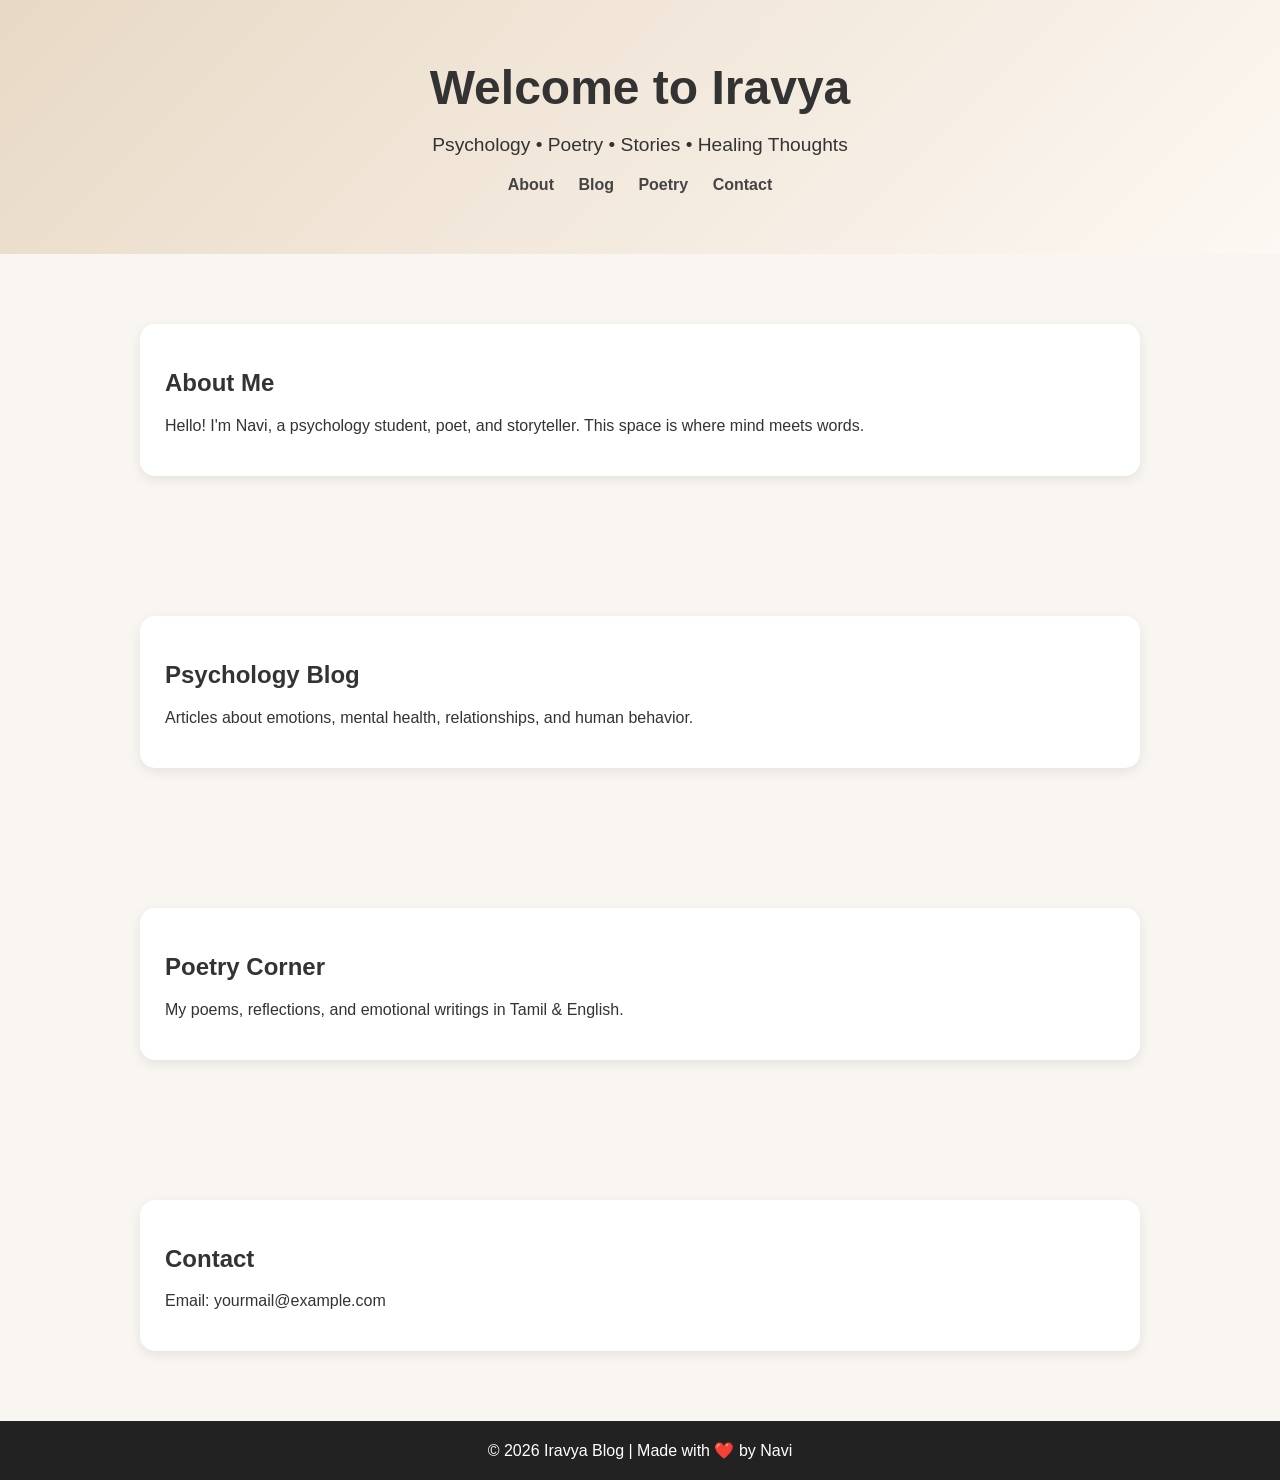
==== index.html @ 7b7b2608 "Create index.html" ====
<!DOCTYPE html>
<html lang="en">
<head>
    <meta charset="UTF-8">
    <meta name="viewport" content="width=device-width, initial-scale=1.0">
    <title>Iravya Blog</title>
    <style>
        body {
            margin: 0;
            font-family: Arial, sans-serif;
            background: #f9f5f0;
            color: #333;
        }

        header {
            background: linear-gradient(135deg, #e8d9c5, #fdf8f3);
            text-align: center;
            padding: 60px 20px;
        }

        header h1 {
            margin: 0;
            font-size: 3rem;
        }

        header p {
            font-size: 1.2rem;
        }

        nav {
            margin-top: 20px;
        }

        nav a {
            margin: 10px;
            text-decoration: none;
            color: #444;
            font-weight: bold;
        }

        section {
            padding: 50px 20px;
            max-width: 1000px;
            margin: auto;
        }

        .card {
            background: white;
            padding: 25px;
            margin: 20px 0;
            border-radius: 15px;
            box-shadow: 0 4px 12px rgba(0,0,0,0.08);
        }

        footer {
            background: #222;
            color: white;
            text-align: center;
            padding: 20px;
        }

        .btn {
            background: #7d5a50;
            color: white;
            padding: 12px 20px;
            border-radius: 8px;
            text-decoration: none;
        }
    </style>
</head>
<body>

<header>
    <h1>Welcome to Iravya</h1>
    <p>Psychology • Poetry • Stories • Healing Thoughts</p>

    <nav>
        <a href="#about">About</a>
        <a href="#blog">Blog</a>
        <a href="#poetry">Poetry</a>
        <a href="#contact">Contact</a>
    </nav>
</header>

<section id="about">
    <div class="card">
        <h2>About Me</h2>
        <p>Hello! I'm Navi, a psychology student, poet, and storyteller. This space is where mind meets words.</p>
    </div>
</section>

<section id="blog">
    <div class="card">
        <h2>Psychology Blog</h2>
        <p>Articles about emotions, mental health, relationships, and human behavior.</p>
    </div>
</section>

<section id="poetry">
    <div class="card">
        <h2>Poetry Corner</h2>
        <p>My poems, reflections, and emotional writings in Tamil & English.</p>
    </div>
</section>

<section id="contact">
    <div class="card">
        <h2>Contact</h2>
        <p>Email: yourmail@example.com</p>
    </div>
</section>

<footer>
    © 2026 Iravya Blog | Made with ❤️ by Navi
</footer>

</body>
</html>
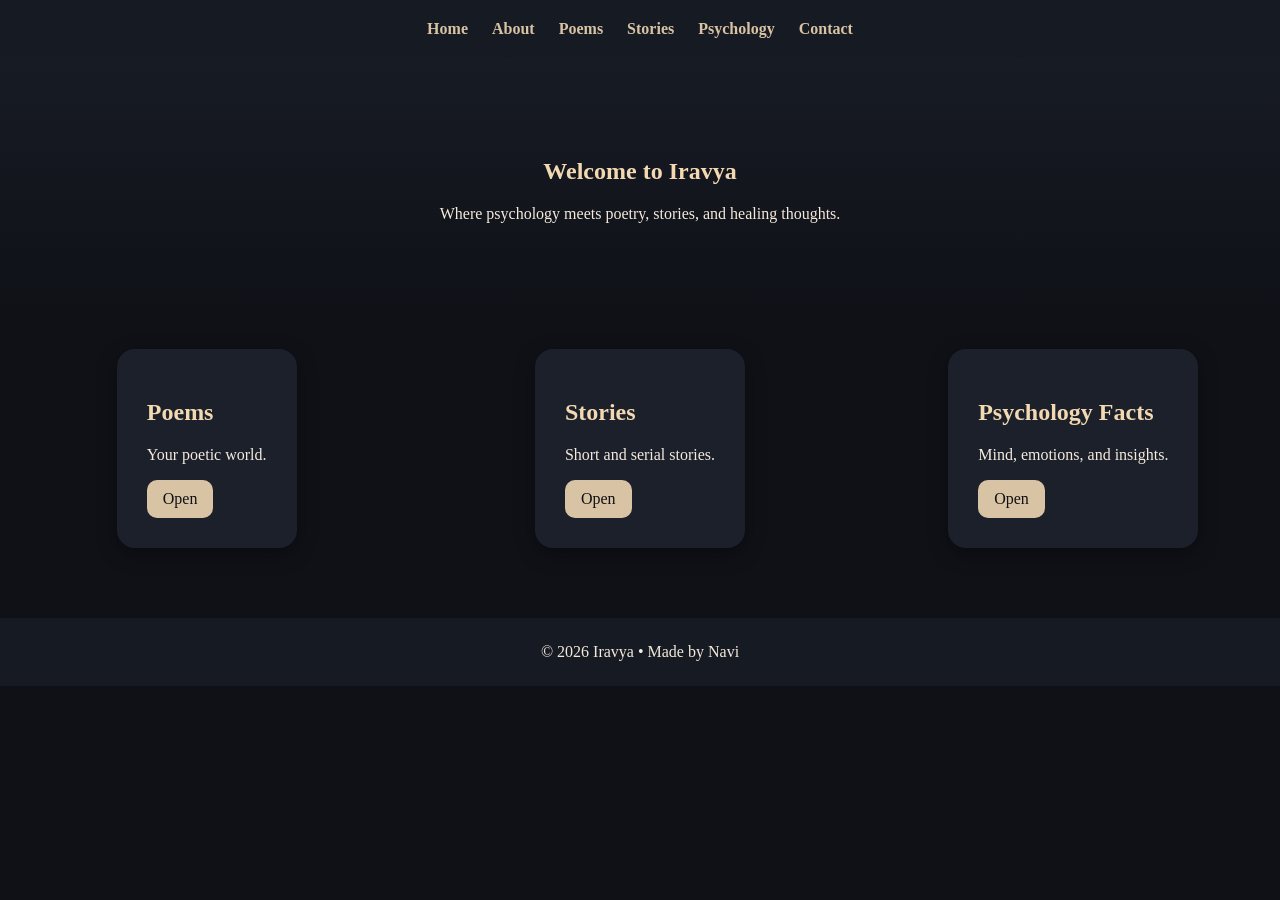
==== commit 88b24801: "Add files via upload" ====
--- a/index.html
+++ b/index.html
@@ -1,118 +1 @@
-<!DOCTYPE html>
-<html lang="en">
-<head>
-    <meta charset="UTF-8">
-    <meta name="viewport" content="width=device-width, initial-scale=1.0">
-    <title>Iravya Blog</title>
-    <style>
-        body {
-            margin: 0;
-            font-family: Arial, sans-serif;
-            background: #f9f5f0;
-            color: #333;
-        }
-
-        header {
-            background: linear-gradient(135deg, #e8d9c5, #fdf8f3);
-            text-align: center;
-            padding: 60px 20px;
-        }
-
-        header h1 {
-            margin: 0;
-            font-size: 3rem;
-        }
-
-        header p {
-            font-size: 1.2rem;
-        }
-
-        nav {
-            margin-top: 20px;
-        }
-
-        nav a {
-            margin: 10px;
-            text-decoration: none;
-            color: #444;
-            font-weight: bold;
-        }
-
-        section {
-            padding: 50px 20px;
-            max-width: 1000px;
-            margin: auto;
-        }
-
-        .card {
-            background: white;
-            padding: 25px;
-            margin: 20px 0;
-            border-radius: 15px;
-            box-shadow: 0 4px 12px rgba(0,0,0,0.08);
-        }
-
-        footer {
-            background: #222;
-            color: white;
-            text-align: center;
-            padding: 20px;
-        }
-
-        .btn {
-            background: #7d5a50;
-            color: white;
-            padding: 12px 20px;
-            border-radius: 8px;
-            text-decoration: none;
-        }
-    </style>
-</head>
-<body>
-
-<header>
-    <h1>Welcome to Iravya</h1>
-    <p>Psychology • Poetry • Stories • Healing Thoughts</p>
-
-    <nav>
-        <a href="#about">About</a>
-        <a href="#blog">Blog</a>
-        <a href="#poetry">Poetry</a>
-        <a href="#contact">Contact</a>
-    </nav>
-</header>
-
-<section id="about">
-    <div class="card">
-        <h2>About Me</h2>
-        <p>Hello! I'm Navi, a psychology student, poet, and storyteller. This space is where mind meets words.</p>
-    </div>
-</section>
-
-<section id="blog">
-    <div class="card">
-        <h2>Psychology Blog</h2>
-        <p>Articles about emotions, mental health, relationships, and human behavior.</p>
-    </div>
-</section>
-
-<section id="poetry">
-    <div class="card">
-        <h2>Poetry Corner</h2>
-        <p>My poems, reflections, and emotional writings in Tamil & English.</p>
-    </div>
-</section>
-
-<section id="contact">
-    <div class="card">
-        <h2>Contact</h2>
-        <p>Email: yourmail@example.com</p>
-    </div>
-</section>
-
-<footer>
-    © 2026 Iravya Blog | Made with ❤️ by Navi
-</footer>
-
-</body>
-</html>
+<!DOCTYPE html><html><head><meta charset='UTF-8'><meta name='viewport' content='width=device-width,initial-scale=1'><title>Iravya</title><link rel='stylesheet' href='style.css'></head><body><nav><a href="index.html">Home</a><a href="about.html">About</a><a href="poems.html">Poems</a><a href="stories.html">Stories</a><a href="psychology.html">Psychology</a><a href="contact.html">Contact</a></nav><section class='hero'><h1>Welcome to Iravya</h1><p>Where psychology meets poetry, stories, and healing thoughts.</p></section><div class="grid"><div class="card"><h2>Poems</h2><p>Your poetic world.</p><a class="btn" href="poems.html">Open</a></div><div class="card"><h2>Stories</h2><p>Short and serial stories.</p><a class="btn" href="stories.html">Open</a></div><div class="card"><h2>Psychology Facts</h2><p>Mind, emotions, and insights.</p><a class="btn" href="psychology.html">Open</a></div></div><footer>© 2026 Iravya • Made by Navi</footer></body></html>
--- a/style.css
+++ b/style.css
@@ -0,0 +1,10 @@
+
+body{margin:0;font-family:Georgia,serif;background:#0f1117;color:#f5eadc}
+nav{display:flex;justify-content:center;gap:24px;padding:20px;background:#161a22;position:sticky;top:0}
+nav a{color:#d8c3a5;text-decoration:none;font-weight:bold}
+.hero{text-align:center;padding:80px 20px;background:linear-gradient(180deg,#171b24,#0f1117)}
+.card{background:#1b202b;margin:30px auto;max-width:900px;padding:30px;border-radius:18px;box-shadow:0 6px 20px rgba(0,0,0,.35)}
+h1,h2{color:#f3d9b1}
+.grid{display:grid;grid-template-columns:repeat(auto-fit,minmax(240px,1fr));gap:20px}
+.btn{display:inline-block;padding:10px 16px;background:#d8c3a5;color:#111;text-decoration:none;border-radius:10px}
+footer{text-align:center;padding:25px;background:#161a22;margin-top:40px}
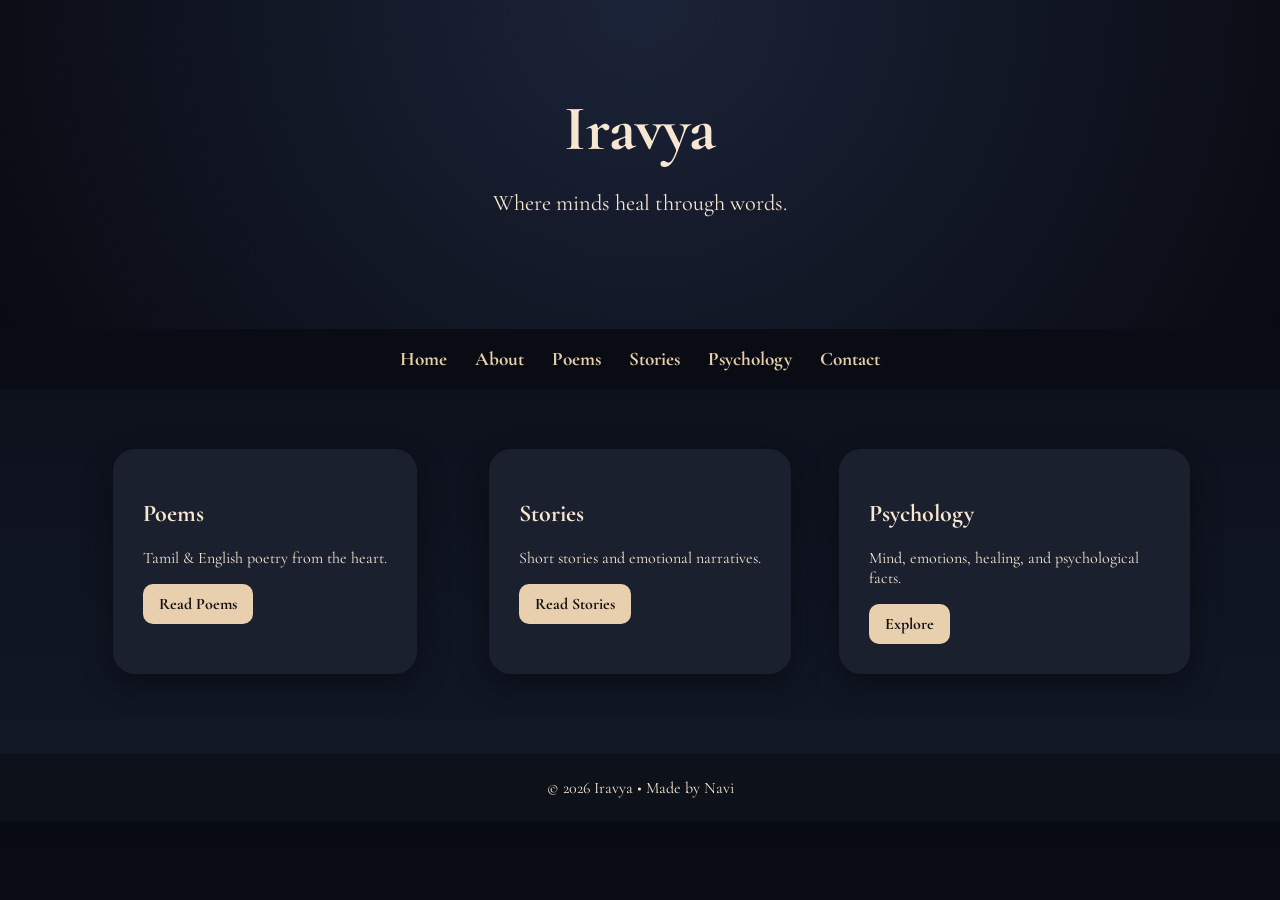
==== commit 3f7b45a3: "Add files via upload" ====
--- a/index.html
+++ b/index.html
@@ -1 +1 @@
-<!DOCTYPE html><html><head><meta charset='UTF-8'><meta name='viewport' content='width=device-width,initial-scale=1'><title>Iravya</title><link rel='stylesheet' href='style.css'></head><body><nav><a href="index.html">Home</a><a href="about.html">About</a><a href="poems.html">Poems</a><a href="stories.html">Stories</a><a href="psychology.html">Psychology</a><a href="contact.html">Contact</a></nav><section class='hero'><h1>Welcome to Iravya</h1><p>Where psychology meets poetry, stories, and healing thoughts.</p></section><div class="grid"><div class="card"><h2>Poems</h2><p>Your poetic world.</p><a class="btn" href="poems.html">Open</a></div><div class="card"><h2>Stories</h2><p>Short and serial stories.</p><a class="btn" href="stories.html">Open</a></div><div class="card"><h2>Psychology Facts</h2><p>Mind, emotions, and insights.</p><a class="btn" href="psychology.html">Open</a></div></div><footer>© 2026 Iravya • Made by Navi</footer></body></html>+<!DOCTYPE html><html><head><meta charset='UTF-8'><meta name='viewport' content='width=device-width,initial-scale=1'><title>Iravya</title><link rel='stylesheet' href='style.css'></head><body><section class='hero'><h1>Iravya</h1><p>Where minds heal through words.</p></section><nav><a href="index.html">Home</a><a href="about.html">About</a><a href="poems.html">Poems</a><a href="stories.html">Stories</a><a href="psychology.html">Psychology</a><a href="contact.html">Contact</a></nav><div class='grid'><div class='card'><h2>Poems</h2><p>Tamil & English poetry from the heart.</p><a class='btn' href='poems.html'>Read Poems</a></div><div class='card'><h2>Stories</h2><p>Short stories and emotional narratives.</p><a class='btn' href='stories.html'>Read Stories</a></div><div class='card'><h2>Psychology</h2><p>Mind, emotions, healing, and psychological facts.</p><a class='btn' href='psychology.html'>Explore</a></div></div><footer>© 2026 Iravya • Made by Navi</footer></body></html>
--- a/style.css
+++ b/style.css
@@ -1,10 +1,13 @@
 
-body{margin:0;font-family:Georgia,serif;background:#0f1117;color:#f5eadc}
-nav{display:flex;justify-content:center;gap:24px;padding:20px;background:#161a22;position:sticky;top:0}
-nav a{color:#d8c3a5;text-decoration:none;font-weight:bold}
-.hero{text-align:center;padding:80px 20px;background:linear-gradient(180deg,#171b24,#0f1117)}
-.card{background:#1b202b;margin:30px auto;max-width:900px;padding:30px;border-radius:18px;box-shadow:0 6px 20px rgba(0,0,0,.35)}
-h1,h2{color:#f3d9b1}
-.grid{display:grid;grid-template-columns:repeat(auto-fit,minmax(240px,1fr));gap:20px}
-.btn{display:inline-block;padding:10px 16px;background:#d8c3a5;color:#111;text-decoration:none;border-radius:10px}
-footer{text-align:center;padding:25px;background:#161a22;margin-top:40px}
+@import url('https://fonts.googleapis.com/css2?family=Noto+Serif+Tamil:wght@400;700&family=Cormorant+Garamond:wght@400;700&display=swap');
+body{margin:0;background:linear-gradient(180deg,#090b12,#111827);color:#f8e7d0;font-family:'Cormorant Garamond',serif}
+nav{display:flex;justify-content:center;gap:28px;padding:18px;background:rgba(10,12,20,.92);position:sticky;top:0;backdrop-filter:blur(8px)}
+nav a{color:#e8cfae;text-decoration:none;font-size:1.2rem;font-weight:700}
+.hero{text-align:center;padding:90px 20px;background:radial-gradient(circle at top,#1b2338,#090b12)}
+.hero h1{font-size:4rem;margin:0}
+.hero p{font-size:1.4rem}
+.card{background:rgba(28,34,48,.9);margin:30px auto;max-width:1000px;padding:30px;border-radius:22px;box-shadow:0 10px 30px rgba(0,0,0,.4)}
+.grid{display:grid;grid-template-columns:repeat(auto-fit,minmax(250px,1fr));gap:24px;max-width:1100px;margin:30px auto;padding:0 20px}
+.btn{display:inline-block;padding:10px 16px;background:#e8cfae;color:#111;text-decoration:none;border-radius:10px;font-weight:bold}
+footer{text-align:center;padding:24px;background:#0d111a;margin-top:50px}
+.tamil{font-family:'Noto Serif Tamil',serif}
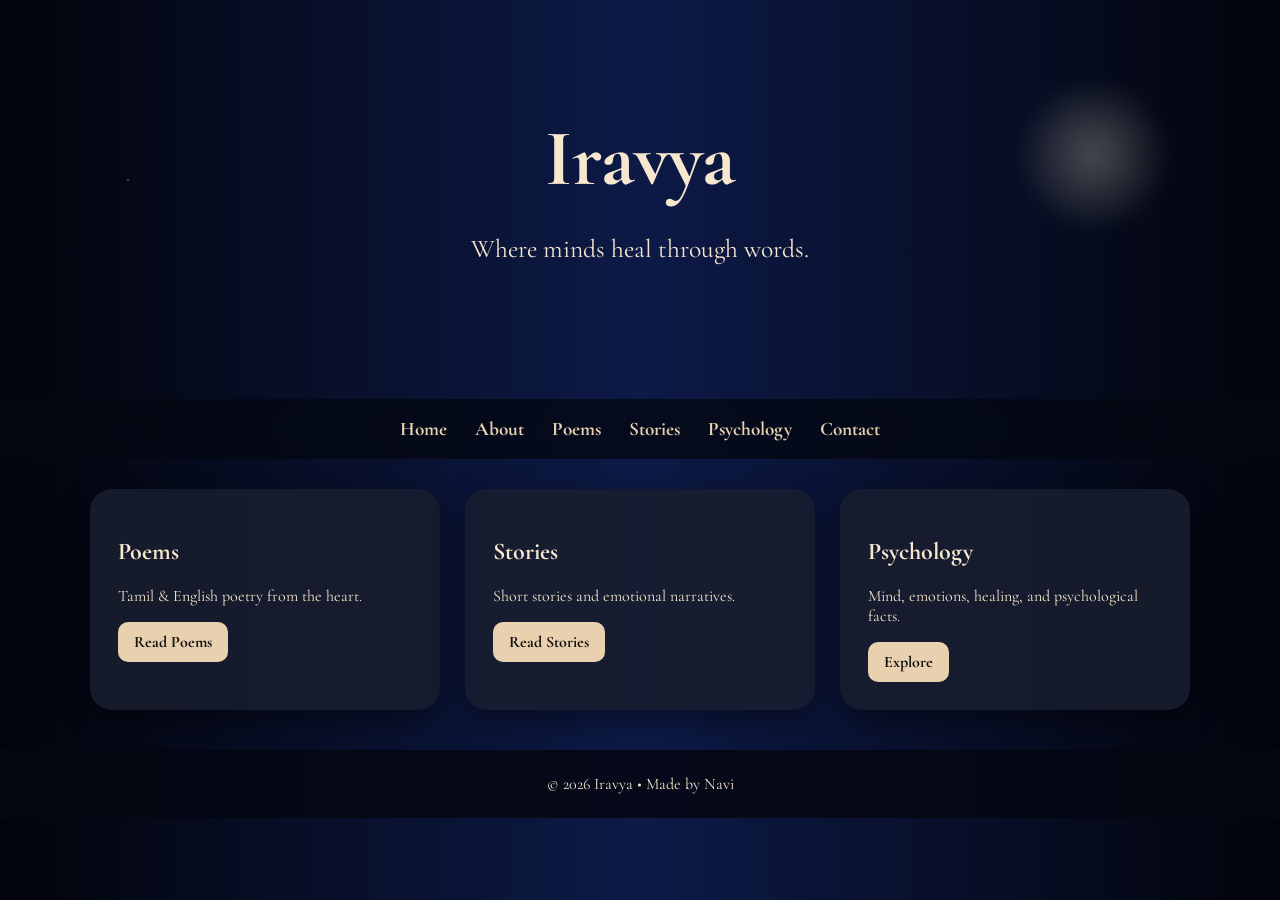
==== commit 0218aba5: "Add files via upload" ====
--- a/index.html
+++ b/index.html
@@ -1 +1,7 @@
-<!DOCTYPE html><html><head><meta charset='UTF-8'><meta name='viewport' content='width=device-width,initial-scale=1'><title>Iravya</title><link rel='stylesheet' href='style.css'></head><body><section class='hero'><h1>Iravya</h1><p>Where minds heal through words.</p></section><nav><a href="index.html">Home</a><a href="about.html">About</a><a href="poems.html">Poems</a><a href="stories.html">Stories</a><a href="psychology.html">Psychology</a><a href="contact.html">Contact</a></nav><div class='grid'><div class='card'><h2>Poems</h2><p>Tamil & English poetry from the heart.</p><a class='btn' href='poems.html'>Read Poems</a></div><div class='card'><h2>Stories</h2><p>Short stories and emotional narratives.</p><a class='btn' href='stories.html'>Read Stories</a></div><div class='card'><h2>Psychology</h2><p>Mind, emotions, healing, and psychological facts.</p><a class='btn' href='psychology.html'>Explore</a></div></div><footer>© 2026 Iravya • Made by Navi</footer></body></html>+<!DOCTYPE html><html><head><meta charset='UTF-8'><meta name='viewport' content='width=device-width,initial-scale=1'><title>Iravya</title><link rel='stylesheet' href='style.css'></head><body>
+<section class='hero'><h1>Iravya</h1><p>Where minds heal through words.</p></section><nav><a href="index.html">Home</a><a href="about.html">About</a><a href="poems.html">Poems</a><a href="stories.html">Stories</a><a href="psychology.html">Psychology</a><a href="contact.html">Contact</a></nav>
+<div class='grid'>
+<div class='card'><h2>Poems</h2><p>Tamil & English poetry from the heart.</p><a class='btn' href='poems.html'>Read Poems</a></div>
+<div class='card'><h2>Stories</h2><p>Short stories and emotional narratives.</p><a class='btn' href='stories.html'>Read Stories</a></div>
+<div class='card'><h2>Psychology</h2><p>Mind, emotions, healing, and psychological facts.</p><a class='btn' href='psychology.html'>Explore</a></div>
+</div><footer>© 2026 Iravya • Made by Navi</footer></body></html>
--- a/style.css
+++ b/style.css
@@ -1,13 +1,42 @@
 
 @import url('https://fonts.googleapis.com/css2?family=Noto+Serif+Tamil:wght@400;700&family=Cormorant+Garamond:wght@400;700&display=swap');
-body{margin:0;background:linear-gradient(180deg,#090b12,#111827);color:#f8e7d0;font-family:'Cormorant Garamond',serif}
-nav{display:flex;justify-content:center;gap:28px;padding:18px;background:rgba(10,12,20,.92);position:sticky;top:0;backdrop-filter:blur(8px)}
-nav a{color:#e8cfae;text-decoration:none;font-size:1.2rem;font-weight:700}
-.hero{text-align:center;padding:90px 20px;background:radial-gradient(circle at top,#1b2338,#090b12)}
-.hero h1{font-size:4rem;margin:0}
-.hero p{font-size:1.4rem}
-.card{background:rgba(28,34,48,.9);margin:30px auto;max-width:1000px;padding:30px;border-radius:22px;box-shadow:0 10px 30px rgba(0,0,0,.4)}
-.grid{display:grid;grid-template-columns:repeat(auto-fit,minmax(250px,1fr));gap:24px;max-width:1100px;margin:30px auto;padding:0 20px}
-.btn{display:inline-block;padding:10px 16px;background:#e8cfae;color:#111;text-decoration:none;border-radius:10px;font-weight:bold}
-footer{text-align:center;padding:24px;background:#0d111a;margin-top:50px}
+body{margin:0;font-family:'Cormorant Garamond',serif;color:#f7e7cf;overflow-x:hidden;background:#050816}
+body::before{
+content:'';position:fixed;inset:0;z-index:-3;
+background:
+radial-gradient(2px 2px at 10% 20%, rgba(255,255,255,.8), transparent 50%),
+radial-gradient(2px 2px at 25% 70%, rgba(255,255,255,.6), transparent 50%),
+radial-gradient(1px 1px at 70% 30%, rgba(255,255,255,.7), transparent 50%),
+radial-gradient(2px 2px at 85% 60%, rgba(255,255,255,.5), transparent 50%),
+linear-gradient(90deg,#02040b,#0d1a47,#02040b);
+}
+body::after{
+content:'';position:fixed;top:70px;right:8%;width:170px;height:170px;border-radius:50%;
+background:radial-gradient(circle, rgba(255,248,220,.28), transparent 65%);
+filter:blur(10px);z-index:-2;
+}
+nav{display:flex;justify-content:center;gap:28px;padding:18px;background:rgba(5,8,18,.78);backdrop-filter:blur(10px);position:sticky;top:0}
+nav a{color:#e9d0ae;text-decoration:none;font-size:1.2rem;font-weight:700}
+.hero{text-align:center;padding:110px 20px}
+.hero h1{font-size:5rem;margin:0}
+.hero p{font-size:1.6rem}
+.grid{display:grid;grid-template-columns:repeat(auto-fit,minmax(250px,1fr));gap:25px;max-width:1100px;margin:30px auto;padding:0 20px}
+.card{background:rgba(25,31,47,.86);padding:28px;border-radius:22px;box-shadow:0 10px 30px rgba(0,0,0,.45)}
+.btn{display:inline-block;padding:10px 16px;background:#e9d0ae;color:#111;text-decoration:none;border-radius:10px;font-weight:bold}
+footer{text-align:center;padding:24px;background:rgba(5,8,18,.85);margin-top:40px}
+.story-page{
+background:
+linear-gradient(rgba(3,8,20,.55), rgba(3,8,20,.85)),
+radial-gradient(circle at 50% 15%, rgba(230,230,255,.18), transparent 15%),
+linear-gradient(#0a1329,#08111d 35%,#0d1b14 70%,#050816);
+}
+.story-page .forest{
+height:220px;
+background:
+radial-gradient(circle at 20% 100%, rgba(0,0,0,.85) 0 18%, transparent 19%),
+radial-gradient(circle at 35% 100%, rgba(0,0,0,.85) 0 16%, transparent 17%),
+radial-gradient(circle at 55% 100%, rgba(0,0,0,.85) 0 20%, transparent 21%),
+radial-gradient(circle at 75% 100%, rgba(0,0,0,.85) 0 15%, transparent 16%),
+radial-gradient(circle at 90% 100%, rgba(0,0,0,.85) 0 18%, transparent 19%);
+}
 .tamil{font-family:'Noto Serif Tamil',serif}
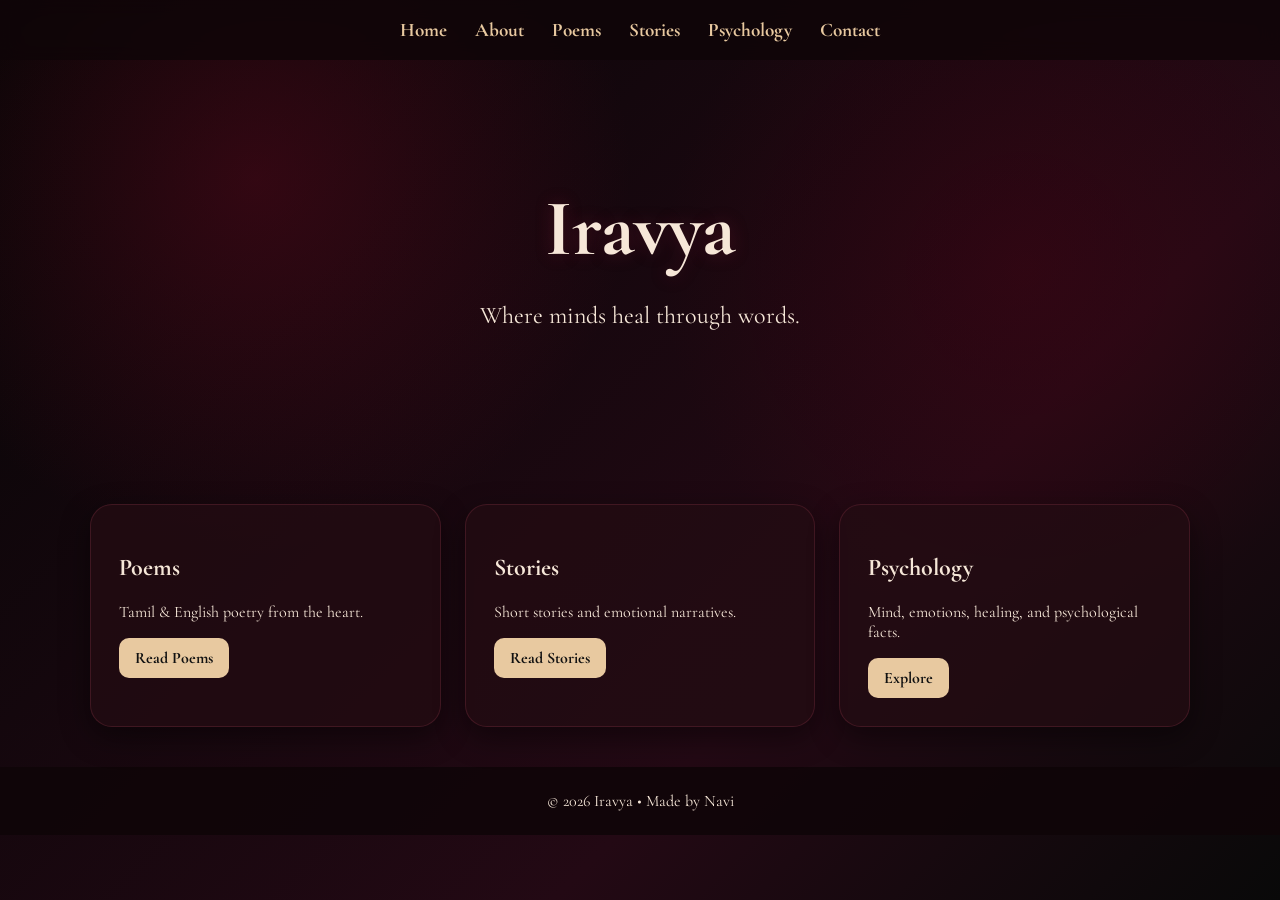
==== commit 3d93d23d: "Add files via upload" ====
--- a/index.html
+++ b/index.html
@@ -1,7 +1 @@
-<!DOCTYPE html><html><head><meta charset='UTF-8'><meta name='viewport' content='width=device-width,initial-scale=1'><title>Iravya</title><link rel='stylesheet' href='style.css'></head><body>
-<section class='hero'><h1>Iravya</h1><p>Where minds heal through words.</p></section><nav><a href="index.html">Home</a><a href="about.html">About</a><a href="poems.html">Poems</a><a href="stories.html">Stories</a><a href="psychology.html">Psychology</a><a href="contact.html">Contact</a></nav>
-<div class='grid'>
-<div class='card'><h2>Poems</h2><p>Tamil & English poetry from the heart.</p><a class='btn' href='poems.html'>Read Poems</a></div>
-<div class='card'><h2>Stories</h2><p>Short stories and emotional narratives.</p><a class='btn' href='stories.html'>Read Stories</a></div>
-<div class='card'><h2>Psychology</h2><p>Mind, emotions, healing, and psychological facts.</p><a class='btn' href='psychology.html'>Explore</a></div>
-</div><footer>© 2026 Iravya • Made by Navi</footer></body></html>+<!DOCTYPE html><html><head><meta charset='UTF-8'><meta name='viewport' content='width=device-width,initial-scale=1'><title>Iravya</title><link rel='stylesheet' href='style.css'></head><body><nav><a href="index.html">Home</a><a href="about.html">About</a><a href="poems.html">Poems</a><a href="stories.html">Stories</a><a href="psychology.html">Psychology</a><a href="contact.html">Contact</a></nav><section class='hero'><h1>Iravya</h1><p>Where minds heal through words.</p></section><div class='grid'><div class='card'><h2>Poems</h2><p>Tamil & English poetry from the heart.</p><a class='btn' href='poems.html'>Read Poems</a></div><div class='card'><h2>Stories</h2><p>Short stories and emotional narratives.</p><a class='btn' href='stories.html'>Read Stories</a></div><div class='card'><h2>Psychology</h2><p>Mind, emotions, healing, and psychological facts.</p><a class='btn' href='psychology.html'>Explore</a></div></div><footer>© 2026 Iravya • Made by Navi</footer></body></html>
--- a/style.css
+++ b/style.css
@@ -1,42 +1,33 @@
 
 @import url('https://fonts.googleapis.com/css2?family=Noto+Serif+Tamil:wght@400;700&family=Cormorant+Garamond:wght@400;700&display=swap');
-body{margin:0;font-family:'Cormorant Garamond',serif;color:#f7e7cf;overflow-x:hidden;background:#050816}
-body::before{
-content:'';position:fixed;inset:0;z-index:-3;
+body{
+margin:0;
+font-family:'Cormorant Garamond',serif;
+color:#f6e7d8;
 background:
-radial-gradient(2px 2px at 10% 20%, rgba(255,255,255,.8), transparent 50%),
-radial-gradient(2px 2px at 25% 70%, rgba(255,255,255,.6), transparent 50%),
-radial-gradient(1px 1px at 70% 30%, rgba(255,255,255,.7), transparent 50%),
-radial-gradient(2px 2px at 85% 60%, rgba(255,255,255,.5), transparent 50%),
-linear-gradient(90deg,#02040b,#0d1a47,#02040b);
+radial-gradient(circle at 20% 20%, rgba(120,10,35,.35), transparent 30%),
+radial-gradient(circle at 80% 30%, rgba(90,0,20,.28), transparent 30%),
+linear-gradient(135deg,#050505,#14070d,#230914,#090909);
+min-height:100vh;
 }
-body::after{
-content:'';position:fixed;top:70px;right:8%;width:170px;height:170px;border-radius:50%;
-background:radial-gradient(circle, rgba(255,248,220,.28), transparent 65%);
-filter:blur(10px);z-index:-2;
+nav{
+display:flex;justify-content:center;gap:28px;padding:18px;
+background:rgba(15,5,8,.82);backdrop-filter:blur(10px);position:sticky;top:0
 }
-nav{display:flex;justify-content:center;gap:28px;padding:18px;background:rgba(5,8,18,.78);backdrop-filter:blur(10px);position:sticky;top:0}
-nav a{color:#e9d0ae;text-decoration:none;font-size:1.2rem;font-weight:700}
-.hero{text-align:center;padding:110px 20px}
-.hero h1{font-size:5rem;margin:0}
-.hero p{font-size:1.6rem}
-.grid{display:grid;grid-template-columns:repeat(auto-fit,minmax(250px,1fr));gap:25px;max-width:1100px;margin:30px auto;padding:0 20px}
-.card{background:rgba(25,31,47,.86);padding:28px;border-radius:22px;box-shadow:0 10px 30px rgba(0,0,0,.45)}
-.btn{display:inline-block;padding:10px 16px;background:#e9d0ae;color:#111;text-decoration:none;border-radius:10px;font-weight:bold}
-footer{text-align:center;padding:24px;background:rgba(5,8,18,.85);margin-top:40px}
-.story-page{
-background:
-linear-gradient(rgba(3,8,20,.55), rgba(3,8,20,.85)),
-radial-gradient(circle at 50% 15%, rgba(230,230,255,.18), transparent 15%),
-linear-gradient(#0a1329,#08111d 35%,#0d1b14 70%,#050816);
+nav a{color:#e8c9a0;text-decoration:none;font-size:1.2rem;font-weight:700}
+.hero{text-align:center;padding:120px 20px}
+.hero h1{font-size:5rem;margin:0;text-shadow:0 0 18px rgba(180,40,70,.25)}
+.hero p{font-size:1.5rem}
+.grid{display:grid;grid-template-columns:repeat(auto-fit,minmax(250px,1fr));gap:24px;max-width:1100px;margin:30px auto;padding:0 20px}
+.card{
+background:rgba(35,12,18,.78);
+border:1px solid rgba(160,60,80,.25);
+padding:28px;border-radius:22px;
+box-shadow:0 10px 30px rgba(0,0,0,.45)
 }
-.story-page .forest{
-height:220px;
-background:
-radial-gradient(circle at 20% 100%, rgba(0,0,0,.85) 0 18%, transparent 19%),
-radial-gradient(circle at 35% 100%, rgba(0,0,0,.85) 0 16%, transparent 17%),
-radial-gradient(circle at 55% 100%, rgba(0,0,0,.85) 0 20%, transparent 21%),
-radial-gradient(circle at 75% 100%, rgba(0,0,0,.85) 0 15%, transparent 16%),
-radial-gradient(circle at 90% 100%, rgba(0,0,0,.85) 0 18%, transparent 19%);
+.btn{
+display:inline-block;padding:10px 16px;background:#e8c9a0;color:#111;
+text-decoration:none;border-radius:10px;font-weight:bold
 }
+footer{text-align:center;padding:24px;background:rgba(15,5,8,.85);margin-top:40px}
 .tamil{font-family:'Noto Serif Tamil',serif}
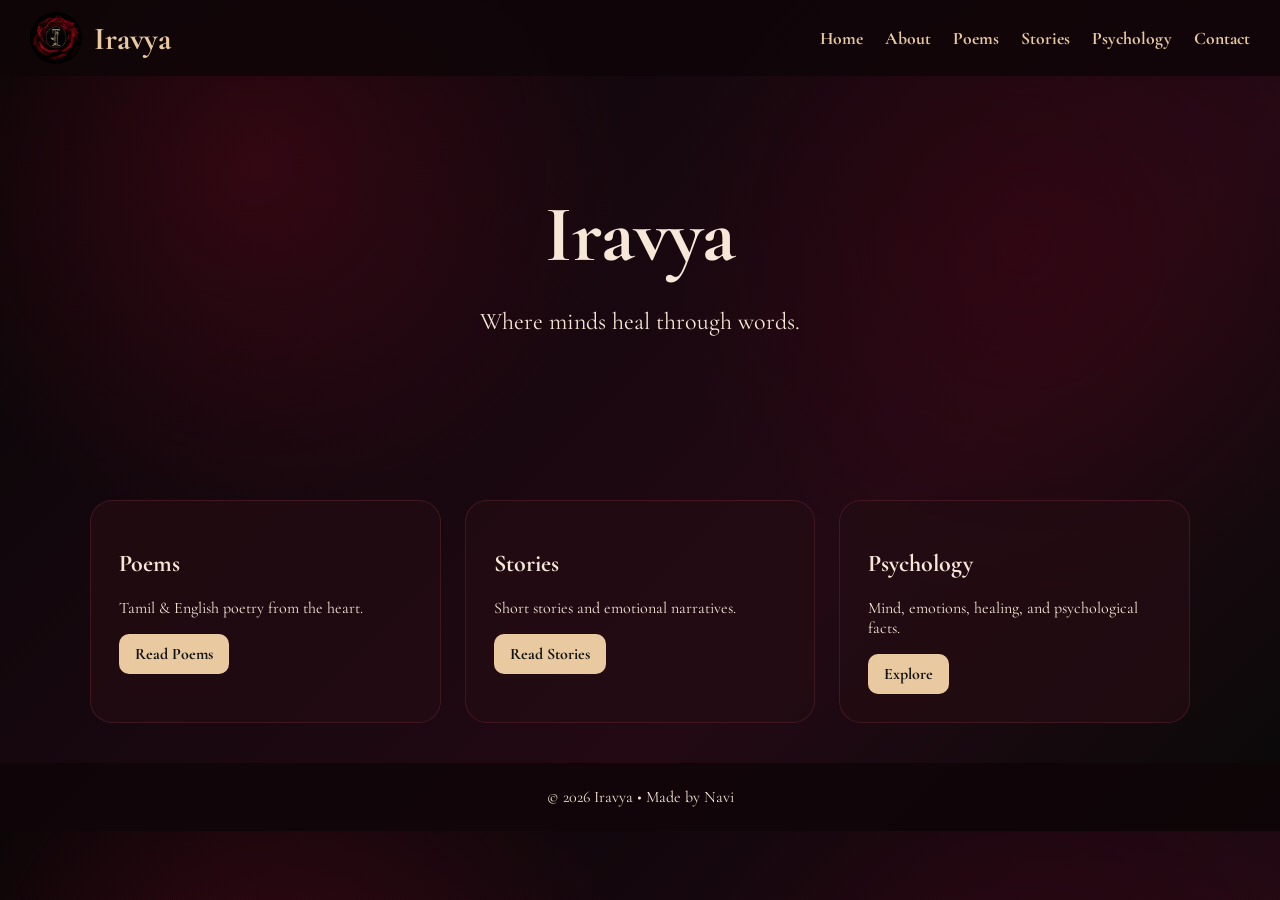
==== commit 8d0a574f: "Add files via upload" ====
--- a/index.html
+++ b/index.html
@@ -1 +1,2 @@
-<!DOCTYPE html><html><head><meta charset='UTF-8'><meta name='viewport' content='width=device-width,initial-scale=1'><title>Iravya</title><link rel='stylesheet' href='style.css'></head><body><nav><a href="index.html">Home</a><a href="about.html">About</a><a href="poems.html">Poems</a><a href="stories.html">Stories</a><a href="psychology.html">Psychology</a><a href="contact.html">Contact</a></nav><section class='hero'><h1>Iravya</h1><p>Where minds heal through words.</p></section><div class='grid'><div class='card'><h2>Poems</h2><p>Tamil & English poetry from the heart.</p><a class='btn' href='poems.html'>Read Poems</a></div><div class='card'><h2>Stories</h2><p>Short stories and emotional narratives.</p><a class='btn' href='stories.html'>Read Stories</a></div><div class='card'><h2>Psychology</h2><p>Mind, emotions, healing, and psychological facts.</p><a class='btn' href='psychology.html'>Explore</a></div></div><footer>© 2026 Iravya • Made by Navi</footer></body></html>+<!DOCTYPE html><html><head><meta charset='UTF-8'><meta name='viewport' content='width=device-width,initial-scale=1'><title>Where minds heal through words.</title><link rel='icon' type='image/png' href='favicon.png'><link rel='stylesheet' href='style.css'></head><body><nav><div class='brand'><img src='logo.png' alt='logo'><span>Iravya</span></div><div class='links'>
+<a href='index.html'>Home</a><a href='about.html'>About</a><a href='poems.html'>Poems</a><a href='stories.html'>Stories</a><a href='psychology.html'>Psychology</a><a href='contact.html'>Contact</a></div></nav><section class='hero'><h1>Iravya</h1><p>Where minds heal through words.</p></section><div class='grid'><div class='card'><h2>Poems</h2><p>Tamil & English poetry from the heart.</p><a class='btn' href='poems.html'>Read Poems</a></div><div class='card'><h2>Stories</h2><p>Short stories and emotional narratives.</p><a class='btn' href='stories.html'>Read Stories</a></div><div class='card'><h2>Psychology</h2><p>Mind, emotions, healing, and psychological facts.</p><a class='btn' href='psychology.html'>Explore</a></div></div><footer>© 2026 Iravya • Made by Navi</footer></body></html>
--- a/style.css
+++ b/style.css
@@ -1,33 +1,20 @@
 
 @import url('https://fonts.googleapis.com/css2?family=Noto+Serif+Tamil:wght@400;700&family=Cormorant+Garamond:wght@400;700&display=swap');
-body{
-margin:0;
-font-family:'Cormorant Garamond',serif;
-color:#f6e7d8;
-background:
+body{margin:0;font-family:'Cormorant Garamond',serif;color:#f6e7d8;background:
 radial-gradient(circle at 20% 20%, rgba(120,10,35,.35), transparent 30%),
 radial-gradient(circle at 80% 30%, rgba(90,0,20,.28), transparent 30%),
-linear-gradient(135deg,#050505,#14070d,#230914,#090909);
-min-height:100vh;
-}
-nav{
-display:flex;justify-content:center;gap:28px;padding:18px;
-background:rgba(15,5,8,.82);backdrop-filter:blur(10px);position:sticky;top:0
-}
-nav a{color:#e8c9a0;text-decoration:none;font-size:1.2rem;font-weight:700}
-.hero{text-align:center;padding:120px 20px}
-.hero h1{font-size:5rem;margin:0;text-shadow:0 0 18px rgba(180,40,70,.25)}
+linear-gradient(135deg,#050505,#14070d,#230914,#090909);}
+nav{display:flex;justify-content:space-between;align-items:center;padding:12px 30px;background:rgba(15,5,8,.85);position:sticky;top:0}
+.brand{display:flex;align-items:center;gap:12px;font-size:2rem;font-weight:bold;color:#e8c9a0}
+.brand img{width:52px;height:52px;border-radius:50%}
+.links{display:flex;gap:22px;flex-wrap:wrap}
+.links a{color:#e8c9a0;text-decoration:none;font-size:1.1rem;font-weight:700}
+.hero{text-align:center;padding:110px 20px}
+.hero h1{font-size:5rem;margin:0}
 .hero p{font-size:1.5rem}
 .grid{display:grid;grid-template-columns:repeat(auto-fit,minmax(250px,1fr));gap:24px;max-width:1100px;margin:30px auto;padding:0 20px}
-.card{
-background:rgba(35,12,18,.78);
-border:1px solid rgba(160,60,80,.25);
-padding:28px;border-radius:22px;
-box-shadow:0 10px 30px rgba(0,0,0,.45)
-}
-.btn{
-display:inline-block;padding:10px 16px;background:#e8c9a0;color:#111;
-text-decoration:none;border-radius:10px;font-weight:bold
-}
+.card{background:rgba(35,12,18,.78);border:1px solid rgba(160,60,80,.25);padding:28px;border-radius:22px}
+.btn{display:inline-block;padding:10px 16px;background:#e8c9a0;color:#111;text-decoration:none;border-radius:10px;font-weight:bold}
 footer{text-align:center;padding:24px;background:rgba(15,5,8,.85);margin-top:40px}
 .tamil{font-family:'Noto Serif Tamil',serif}
+@media(max-width:800px){nav{flex-direction:column}.hero h1{font-size:3rem}}
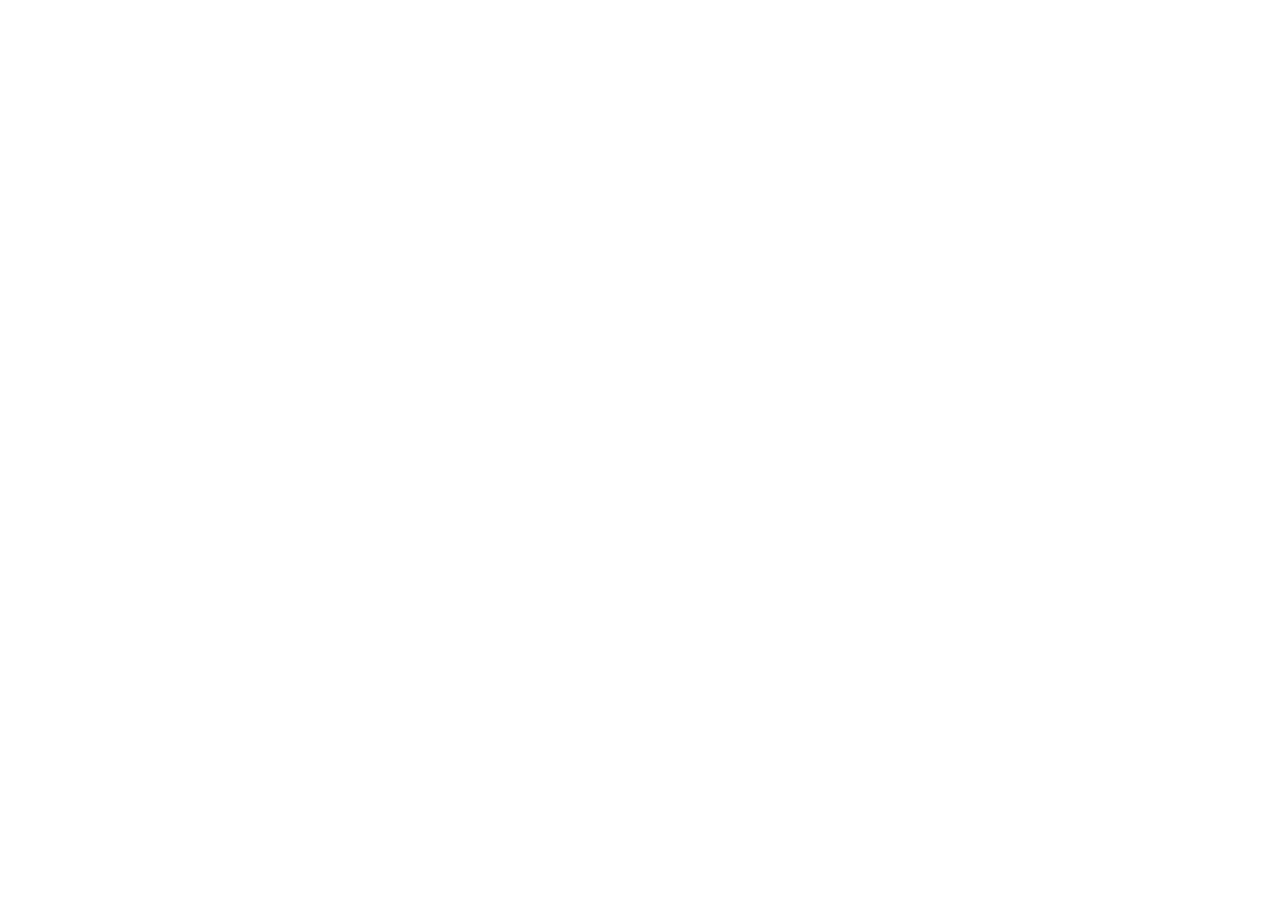
==== commit 56e75095: "Add files via upload" ====
--- a/index.html
+++ b/index.html
@@ -1,2 +1,11 @@
-<!DOCTYPE html><html><head><meta charset='UTF-8'><meta name='viewport' content='width=device-width,initial-scale=1'><title>Where minds heal through words.</title><link rel='icon' type='image/png' href='favicon.png'><link rel='stylesheet' href='style.css'></head><body><nav><div class='brand'><img src='logo.png' alt='logo'><span>Iravya</span></div><div class='links'>
-<a href='index.html'>Home</a><a href='about.html'>About</a><a href='poems.html'>Poems</a><a href='stories.html'>Stories</a><a href='psychology.html'>Psychology</a><a href='contact.html'>Contact</a></div></nav><section class='hero'><h1>Iravya</h1><p>Where minds heal through words.</p></section><div class='grid'><div class='card'><h2>Poems</h2><p>Tamil & English poetry from the heart.</p><a class='btn' href='poems.html'>Read Poems</a></div><div class='card'><h2>Stories</h2><p>Short stories and emotional narratives.</p><a class='btn' href='stories.html'>Read Stories</a></div><div class='card'><h2>Psychology</h2><p>Mind, emotions, healing, and psychological facts.</p><a class='btn' href='psychology.html'>Explore</a></div></div><footer>© 2026 Iravya • Made by Navi</footer></body></html>+<!DOCTYPE html>
+<html>
+<head>
+  <meta charset="utf-8">
+  <meta name="viewport" content="width=device-width, initial-scale=1.0">
+  <title>PsychMind CMS</title>
+</head>
+<body>
+  <script src="https://unpkg.com/decap-cms@^3.0.0/dist/decap-cms.js"></script>
+</body>
+</html>
